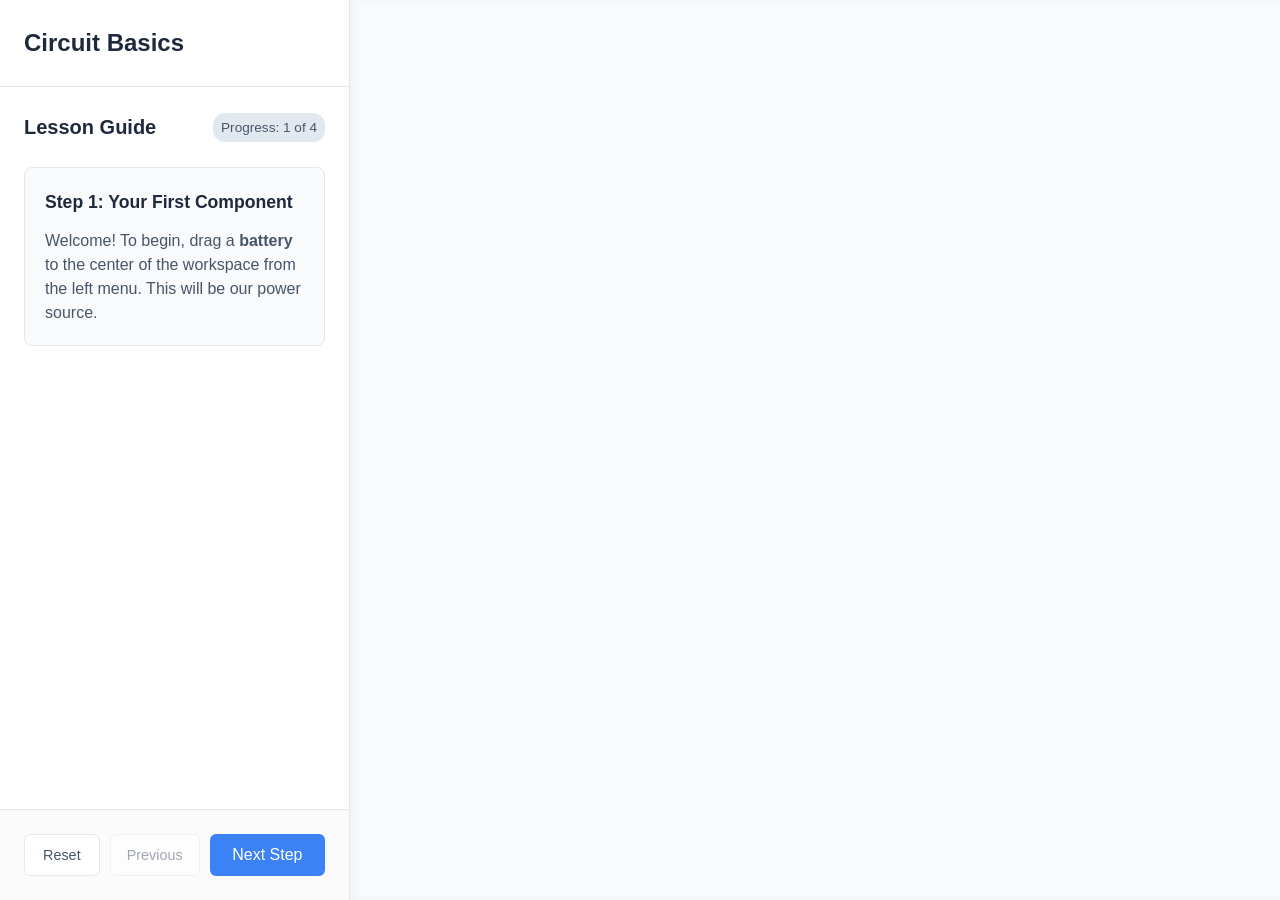
==== index.html @ 0ac315c5 "initial setup for interactive lessons" ====
<!DOCTYPE html>
<html lang="en">
<head>
    <meta charset="UTF-8">
    <meta name="viewport" content="width=device-width, initial-scale=1.0">
    <title>Circuit Construction Lesson</title>
    <!-- We link our external CSS file here so the browser knows how to style our page -->
    <link rel="stylesheet" href="style.css">
</head>
<body>
    <div class="app-container">
        <!-- Sidebar for Lesson Text -->
        <aside class="tutorial-panel">
            <header>
                <h1>Circuit Basics</h1>
            </header>
            
            <main class="lesson-content">
                <div class="lesson-header">
                    <h2>Lesson Guide</h2>
                    <span id="progress-text" class="progress-indicator"></span>
                </div>
                
                <!-- This is the container we'll animate and inject data into using JS -->
                <section class="lesson-step" id="step-container">
                    <h3 id="step-title">Loading...</h3>
                    <p id="step-content">Please wait.</p>
                </section>
            </main>

            <footer>
                <button id="reset-btn" class="secondary-btn">Reset</button>
                <button id="prev-btn" class="secondary-btn" disabled>Previous</button>
                <button id="next-btn" class="primary-btn">Next Step</button>
            </footer>
        </aside>

        <!-- Main Simulation Area -->
        <section class="simulation-container">
            <!-- The iframe embeds another website (the PhET sim) directly into ours -->
            <iframe 
                src="https://phet.colorado.edu/sims/html/circuit-construction-kit-dc/latest/circuit-construction-kit-dc_en.html" 
                title="Circuit Construction Kit DC Simulation"
                allowfullscreen>
            </iframe>
        </section>
    </div>

    <!-- We link our Javascript file at the bottom of the body so it loads after the HTML -->
    <script src="script.js"></script>
</body>
</html>
---- style.css ----
/* style.css */

/* 
  1. Base reset: This removes default margins and padding that browsers add, 
  and ensures borders don't increase the total width/height of our elements.
*/
* {
    margin: 0;
    padding: 0;
    box-sizing: border-box;
}

/* 
  2. Variables: We define some colors and sizes we'll reuse throughout the app.
  This makes it easy to change the "theme" later. 
*/
:root {
    --bg-color: #f8fafc;        /* A very light, cool gray for the background */
    --panel-bg: #ffffff;        /* Pure white for our sidebar */
    --text-primary: #1e293b;    /* Dark gray for text - easier to read than pure black */
    --text-secondary: #475569;
    --accent-color: #3b82f6;    /* A nice blue for buttons and accents */
    --accent-hover: #2563eb;
    --border-color: #e2e8f0;
}

/* 3. Global Typography */
body {
    /* We use a system font stack so it looks good on any device without loading external fonts */
    font-family: -apple-system, BlinkMacSystemFont, "Segoe UI", Roboto, Helvetica, Arial, sans-serif;
    color: var(--text-primary);
    background-color: var(--bg-color);
    line-height: 1.6;
    /* Ensure the body takes up the full height of the screen and hides any overflow */
    height: 100vh;
    overflow: hidden; 
}

/* 
  4. Main Layout 
  We use CSS Grid to easily split the screen into two columns.
*/
.app-container {
    display: grid;
    /* 
      This is the magic: 
      - The first column (sidebar) takes up 350px width.
      - The second column (simulation) takes up 1fr (1 fraction = the rest of the available space).
    */
    grid-template-columns: 350px 1fr;
    height: 100vh;
}

/* 5. Tutorial Panel (Sidebar) */
.tutorial-panel {
    background-color: var(--panel-bg);
    border-right: 1px solid var(--border-color);
    /* Flexbox inside the sidebar so we can stack header, main content, and footer vertically */
    display: flex;
    flex-direction: column;
    height: 100%;
}

.tutorial-panel header {
    padding: 1.5rem;
    border-bottom: 1px solid var(--border-color);
}

.tutorial-panel header h1 {
    font-size: 1.5rem;
    color: var(--text-primary);
}

.lesson-content {
    /* 
      flex-grow: 1 means this middle section will expand to fill all available space, 
      pushing the footer to the bottom.
    */
    flex-grow: 1;
    padding: 1.5rem;
    overflow-y: auto; /* Adds a scrollbar if the lesson text gets too long */
}

.lesson-header {
    display: flex;
    justify-content: space-between;
    align-items: center;
    margin-bottom: 24px;
}

.lesson-header h2 {
    font-size: 1.25rem;
    margin-bottom: 0;
}

.progress-indicator {
    font-size: 0.85rem;
    font-weight: 500;
    color: var(--text-secondary);
    background-color: var(--border-color);
    padding: 4px 8px;
    border-radius: 12px;
}

.lesson-step {
    background-color: var(--bg-color);
    padding: 1.25rem;
    border-radius: 8px; /* Rounded corners */
    border: 1px solid var(--border-color);
    
    /* Animation defaults */
    opacity: 0;
    transform: translateY(10px);
    transition: opacity 0.3s ease, transform 0.3s ease;
}

/* When Javascript adds this class, it gracefully fades into view */
.lesson-step.fade-in {
    opacity: 1;
    transform: translateY(0);
}

.lesson-step h3 {
    font-size: 1.1rem;
    margin-bottom: 0.75rem;
}

.lesson-step p {
    color: var(--text-secondary);
    line-height: 1.5;
}

.tutorial-panel footer {
    padding: 1.5rem;
    border-top: 1px solid var(--border-color);
    background-color: #fbfbfc;
    
    /* Use flexbox to easily align the multiple buttons */
    display: flex;
    gap: 10px;
}

/* 6. Buttons */
.primary-btn {
    flex: 2; /* The primary button gets twice the space of the secondary buttons */
    padding: 0.75rem 1rem;
    background-color: var(--accent-color);
    color: white;
    border: none;
    border-radius: 6px;
    font-size: 1rem;
    font-weight: 500;
    cursor: pointer;
    /* transition makes the hover effect smooth */
    transition: background-color 0.2s ease, transform 0.1s ease; 
}

.primary-btn:hover:not(:disabled) {
    background-color: var(--accent-hover);
}

.primary-btn:active:not(:disabled) {
    transform: scale(0.98);
}

.secondary-btn {
    flex: 1;
    padding: 0.75rem 1rem;
    background-color: var(--panel-bg);
    color: var(--text-secondary);
    border: 1px solid var(--border-color);
    border-radius: 6px;
    font-size: 0.9rem;
    font-weight: 500;
    cursor: pointer;
    transition: all 0.2s ease;
}

.secondary-btn:hover:not(:disabled) {
    background-color: var(--border-color);
    color: var(--text-primary);
}

button:disabled {
    opacity: 0.5;
    cursor: not-allowed;
}

/* 7. Simulation Container */
.simulation-container {
    height: 100%;
    width: 100%;
    /* We add a subtle inner shadow so it looks slightly deeper than the sidebar */
    box-shadow: inset 5px 0 10px rgba(0,0,0,0.03); 
}

/* 
  Make the iframe take up the entire container.
  We remove the default border so it looks seamless.
*/
.simulation-container iframe {
    width: 100%;
    height: 100%;
    border: none;
    display: block; 
}
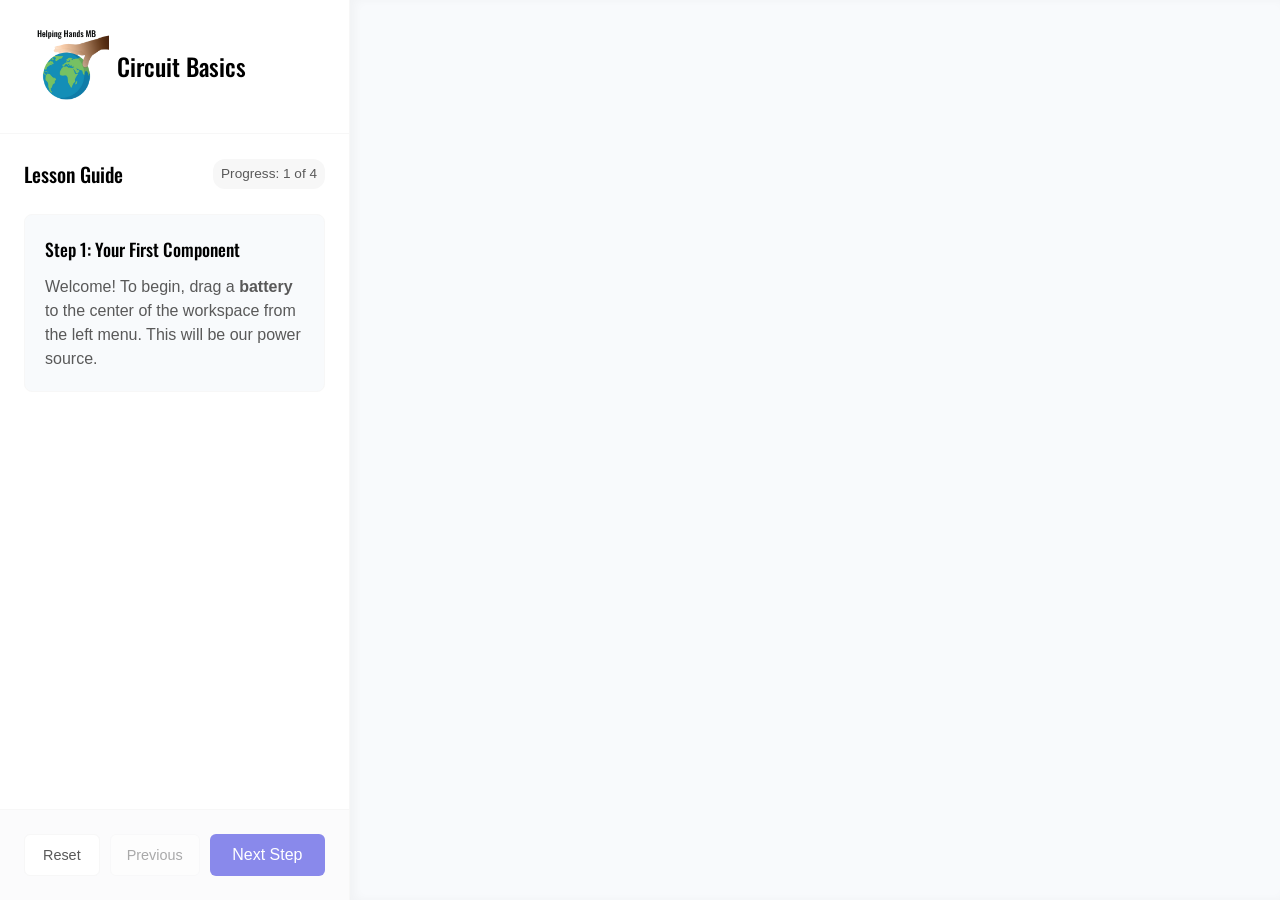
==== commit 6f31ca60: "made some refinements to the tutorial panel" ====
--- a/index.html
+++ b/index.html
@@ -4,6 +4,9 @@
     <meta charset="UTF-8">
     <meta name="viewport" content="width=device-width, initial-scale=1.0">
     <title>Circuit Construction Lesson</title>
+    <link rel="preconnect" href="https://fonts.googleapis.com">
+    <link rel="preconnect" href="https://fonts.gstatic.com" crossorigin>
+    <link href="https://fonts.googleapis.com/css2?family=Oswald:wght@400;500;700&display=swap" rel="stylesheet">
     <!-- We link our external CSS file here so the browser knows how to style our page -->
     <link rel="stylesheet" href="style.css">
 </head>
@@ -12,6 +15,9 @@
         <!-- Sidebar for Lesson Text -->
         <aside class="tutorial-panel">
             <header>
+                <a href="https://helpinghandsmb.org" target="_blank" rel="noopener noreferrer">
+                    <img src="resources/HHMB%20Logo%20Square%20w%20Text%20png.png" alt="HHMB Logo" class="brand-logo">
+                </a>
                 <h1>Circuit Basics</h1>
             </header>
             
@@ -39,7 +45,7 @@
         <section class="simulation-container">
             <!-- The iframe embeds another website (the PhET sim) directly into ours -->
             <iframe 
-                src="https://phet.colorado.edu/sims/html/circuit-construction-kit-dc/latest/circuit-construction-kit-dc_en.html" 
+                src="https://phet.colorado.edu/sims/html/circuit-construction-kit-dc/latest/circuit-construction-kit-dc_en.html?screens=1" 
                 title="Circuit Construction Kit DC Simulation"
                 allowfullscreen>
             </iframe>
--- a/style.css
+++ b/style.css
@@ -17,23 +17,29 @@
 :root {
     --bg-color: #f8fafc;        /* A very light, cool gray for the background */
     --panel-bg: #ffffff;        /* Pure white for our sidebar */
-    --text-primary: #1e293b;    /* Dark gray for text - easier to read than pure black */
-    --text-secondary: #475569;
-    --accent-color: #3b82f6;    /* A nice blue for buttons and accents */
-    --accent-hover: #2563eb;
-    --border-color: #e2e8f0;
+    --text-primary: #000000;    /* Black for text */
+    --text-secondary: #595959;  /* Secondary text / second accent color */
+    --accent-color: #8989eb;    /* Main accent color for buttons and accents */
+    --accent-hover: #7575d6;
+    --border-color: #f7f7f7;    /* Light border color */
 }
 
 /* 3. Global Typography */
 body {
-    /* We use a system font stack so it looks good on any device without loading external fonts */
-    font-family: -apple-system, BlinkMacSystemFont, "Segoe UI", Roboto, Helvetica, Arial, sans-serif;
+    /* Body text updated to Arial or Calibri */
+    font-family: Arial, Calibri, sans-serif;
     color: var(--text-primary);
     background-color: var(--bg-color);
     line-height: 1.6;
     /* Ensure the body takes up the full height of the screen and hides any overflow */
     height: 100vh;
     overflow: hidden; 
+}
+
+/* Add Oswald font for headings */
+h1, h2, h3, h4, h5, h6 {
+    font-family: 'Oswald', sans-serif;
+    font-weight: 500;
 }
 
 /* 
@@ -64,11 +70,27 @@
 .tutorial-panel header {
     padding: 1.5rem;
     border-bottom: 1px solid var(--border-color);
+    display: flex;
+    align-items: center;
+    gap: 8px;
+}
+
+.tutorial-panel header a {
+    display: flex;
+    align-items: center;
+}
+
+.brand-logo {
+    width: 85px;
+    height: auto;
+    object-fit: contain;
 }
 
 .tutorial-panel header h1 {
     font-size: 1.5rem;
     color: var(--text-primary);
+    margin: 0;
+    line-height: 1.1;
 }
 
 .lesson-content {
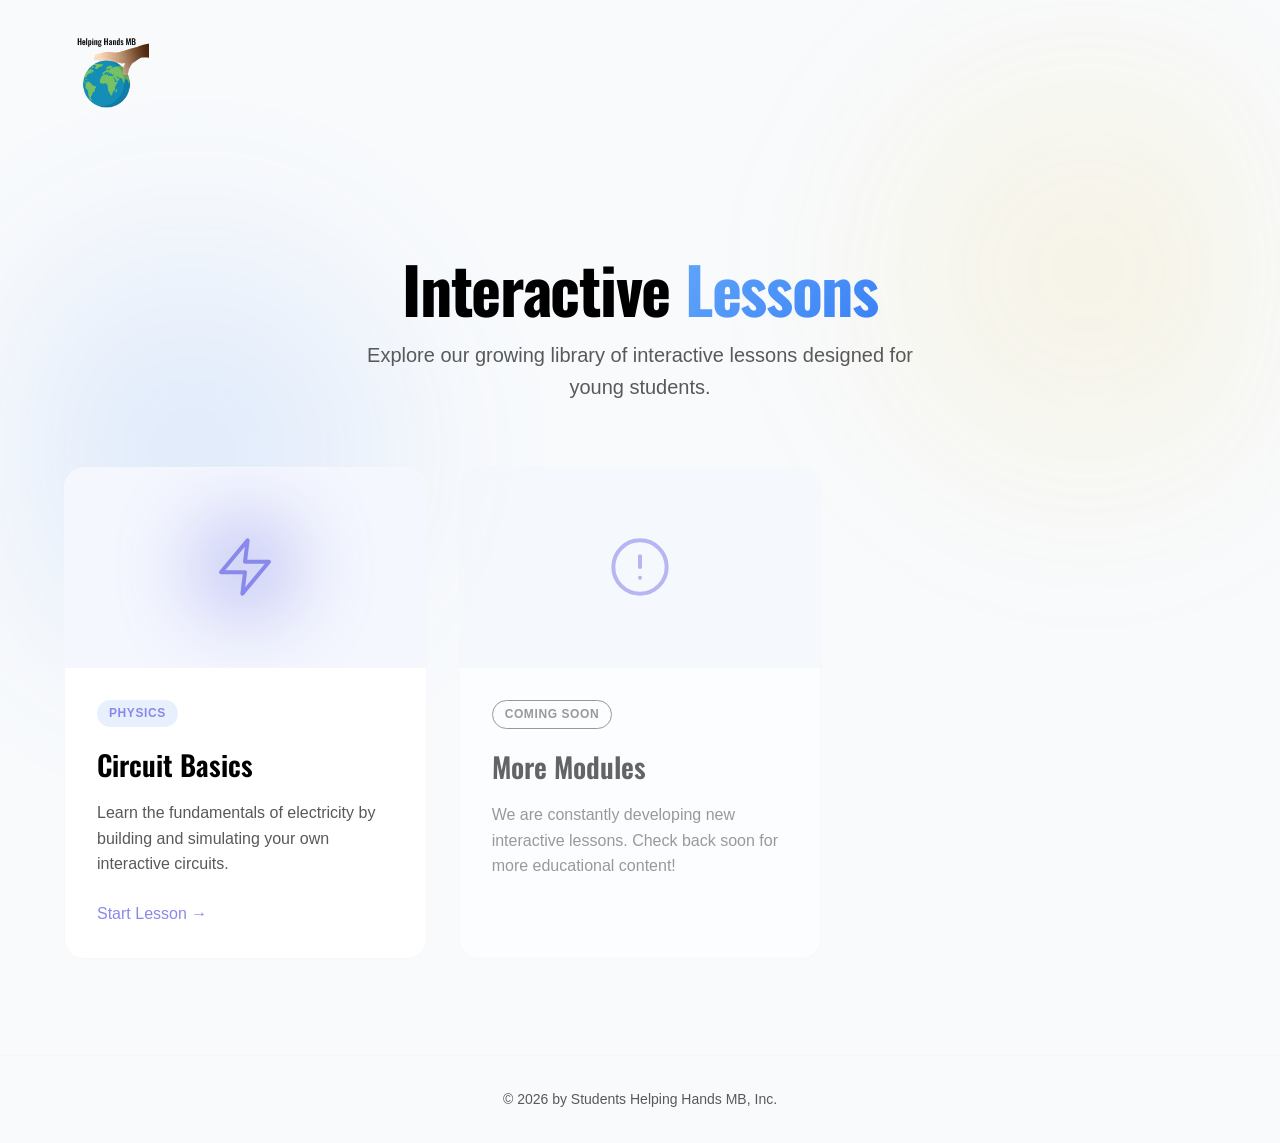
==== commit 01c69fcf: "added a home page to the site to futureproof more lessons" ====
--- a/index.html
+++ b/index.html
@@ -1,58 +1,77 @@
 <!DOCTYPE html>
 <html lang="en">
+
 <head>
     <meta charset="UTF-8">
     <meta name="viewport" content="width=device-width, initial-scale=1.0">
-    <title>Circuit Construction Lesson</title>
+    <title>Lessons Portal | Helping Hands Medical Brigades</title>
+    <meta name="description" content="Interactive learning lessons and modules by Helping Hands Medical Brigades.">
     <link rel="preconnect" href="https://fonts.googleapis.com">
     <link rel="preconnect" href="https://fonts.gstatic.com" crossorigin>
-    <link href="https://fonts.googleapis.com/css2?family=Oswald:wght@400;500;700&display=swap" rel="stylesheet">
-    <!-- We link our external CSS file here so the browser knows how to style our page -->
-    <link rel="stylesheet" href="style.css">
+    <link
+        href="https://fonts.googleapis.com/css2?family=Oswald:wght@300;400;600;800&family=Inter:wght@400;500&display=swap"
+        rel="stylesheet">
+    <link rel="stylesheet" href="styles.css">
 </head>
+
 <body>
-    <div class="app-container">
-        <!-- Sidebar for Lesson Text -->
-        <aside class="tutorial-panel">
-            <header>
-                <a href="https://helpinghandsmb.org" target="_blank" rel="noopener noreferrer">
-                    <img src="resources/HHMB%20Logo%20Square%20w%20Text%20png.png" alt="HHMB Logo" class="brand-logo">
-                </a>
-                <h1>Circuit Basics</h1>
-            </header>
-            
-            <main class="lesson-content">
-                <div class="lesson-header">
-                    <h2>Lesson Guide</h2>
-                    <span id="progress-text" class="progress-indicator"></span>
+    <div class="background-effect"></div>
+
+    <header class="main-header">
+        <div class="container">
+            <img src="resources/HHMB%20Logo%20Square%20w%20Text%20png.png" alt="HHMB Logo" class="brand-logo">
+        </div>
+    </header>
+
+    <main class="container">
+        <section class="hero">
+            <h1>Interactive <span>Lessons</span></h1>
+            <p>Explore our growing library of interactive lessons designed for young students.</p>
+        </section>
+
+        <section class="lessons-grid">
+            <a href="/electricity/" class="lesson-card">
+                <div class="card-visual electricity-visual">
+                    <div class="glow-orb"></div>
+                    <svg viewBox="0 0 24 24" fill="none" stroke="currentColor" stroke-width="1.5" stroke-linecap="round"
+                        stroke-linejoin="round">
+                        <path d="M13 2L3 14h9l-1 8 10-12h-9l1-8z"></path>
+                    </svg>
                 </div>
-                
-                <!-- This is the container we'll animate and inject data into using JS -->
-                <section class="lesson-step" id="step-container">
-                    <h3 id="step-title">Loading...</h3>
-                    <p id="step-content">Please wait.</p>
-                </section>
-            </main>
+                <div class="card-content">
+                    <span class="badge">Physics</span>
+                    <h2>Circuit Basics</h2>
+                    <p>Learn the fundamentals of electricity by building and simulating your own interactive circuits.
+                    </p>
+                    <span class="action-link">Start Lesson &rarr;</span>
+                </div>
+            </a>
 
-            <footer>
-                <button id="reset-btn" class="secondary-btn">Reset</button>
-                <button id="prev-btn" class="secondary-btn" disabled>Previous</button>
-                <button id="next-btn" class="primary-btn">Next Step</button>
-            </footer>
-        </aside>
+            <!-- Future lessons can be added here -->
+            <div class="lesson-card coming-soon">
+                <div class="card-visual">
+                    <svg viewBox="0 0 24 24" fill="none" stroke="currentColor" stroke-width="1.5" stroke-linecap="round"
+                        stroke-linejoin="round">
+                        <circle cx="12" cy="12" r="10"></circle>
+                        <line x1="12" y1="8" x2="12" y2="12"></line>
+                        <line x1="12" y1="16" x2="12.01" y2="16"></line>
+                    </svg>
+                </div>
+                <div class="card-content">
+                    <span class="badge badge-outline">Coming Soon</span>
+                    <h2>More Modules</h2>
+                    <p>We are constantly developing new interactive lessons. Check back soon for more educational
+                        content!</p>
+                </div>
+            </div>
+        </section>
+    </main>
 
-        <!-- Main Simulation Area -->
-        <section class="simulation-container">
-            <!-- The iframe embeds another website (the PhET sim) directly into ours -->
-            <iframe 
-                src="https://phet.colorado.edu/sims/html/circuit-construction-kit-dc/latest/circuit-construction-kit-dc_en.html?screens=1" 
-                title="Circuit Construction Kit DC Simulation"
-                allowfullscreen>
-            </iframe>
-        </section>
-    </div>
+    <footer>
+        <div class="container">
+            <p>&copy; 2026 by Students Helping Hands MB, Inc.</p>
+        </div>
+    </footer>
+</body>
 
-    <!-- We link our Javascript file at the bottom of the body so it loads after the HTML -->
-    <script src="script.js"></script>
-</body>
-</html>
+</html>
--- a/styles.css
+++ b/styles.css
@@ -0,0 +1,257 @@
+:root {
+    --bg-color: #f8fafc;
+    --bg-surface: #ffffff;
+    --bg-surface-hover: #f7f7f7;
+    --text-primary: #000000;
+    --text-secondary: #595959;
+    --accent-primary: #8989eb;
+    --accent-color: #8989eb;
+    --accent-hover: #7575d6;
+    --accent-glow: rgba(137, 137, 235, 0.2);
+    --accent-electricity: #8989eb;
+    --border-color: #f7f7f7;
+    --font-heading: 'Oswald', sans-serif;
+    --font-body: Arial, Calibri, sans-serif;
+}
+
+* {
+    margin: 0;
+    padding: 0;
+    box-sizing: border-box;
+}
+
+body {
+    font-family: var(--font-body);
+    background-color: var(--bg-color);
+    color: var(--text-primary);
+    line-height: 1.6;
+    min-height: 100vh;
+    display: flex;
+    flex-direction: column;
+    position: relative;
+    overflow-x: hidden;
+}
+
+/* Dynamic Background Effect */
+.background-effect {
+    position: fixed;
+    top: 0;
+    left: 0;
+    width: 100vw;
+    height: 100vh;
+    z-index: -1;
+    background:
+        radial-gradient(circle at 15% 50%, rgba(59, 130, 246, 0.15), transparent 25%),
+        radial-gradient(circle at 85% 30%, rgba(234, 179, 8, 0.1), transparent 25%);
+    filter: blur(60px);
+    animation: pulse 15s ease-in-out infinite alternate;
+}
+
+@keyframes pulse {
+    0% {
+        transform: scale(1);
+        opacity: 0.8;
+    }
+
+    100% {
+        transform: scale(1.1);
+        opacity: 1;
+    }
+}
+
+.container {
+    width: 90%;
+    max-width: 1200px;
+    margin: 0 auto;
+}
+
+/* Header */
+.main-header {
+    padding: 2rem 0;
+}
+
+.brand-logo {
+    width: 85px;
+    height: auto;
+    object-fit: contain;
+}
+
+/* Hero Section */
+.hero {
+    margin: 6rem 0 4rem;
+    text-align: center;
+}
+
+.hero h1 {
+    font-family: var(--font-heading);
+    font-size: 4rem;
+    font-weight: 800;
+    letter-spacing: -0.02em;
+    margin-bottom: 1rem;
+    line-height: 1.1;
+}
+
+.hero h1 span {
+    background: linear-gradient(135deg, #60a5fa, #3b82f6);
+    -webkit-background-clip: text;
+    -webkit-text-fill-color: transparent;
+    display: inline-block;
+}
+
+.hero p {
+    font-size: 1.25rem;
+    color: var(--text-secondary);
+    max-width: 600px;
+    margin: 0 auto;
+}
+
+/* Lessons Grid */
+.lessons-grid {
+    display: grid;
+    grid-template-columns: repeat(auto-fill, minmax(350px, 1fr));
+    gap: 2rem;
+    padding-bottom: 6rem;
+}
+
+.lesson-card {
+    background: var(--bg-surface);
+    border: 1px solid var(--border-color);
+    border-radius: 20px;
+    overflow: hidden;
+    text-decoration: none;
+    color: inherit;
+    transition: all 0.4s cubic-bezier(0.175, 0.885, 0.32, 1.275);
+    display: flex;
+    flex-direction: column;
+    backdrop-filter: blur(10px);
+    -webkit-backdrop-filter: blur(10px);
+}
+
+.lesson-card:hover:not(.coming-soon) {
+    transform: translateY(-10px);
+    background: var(--bg-surface-hover);
+    border-color: var(--accent-primary);
+    box-shadow: 0 20px 40px rgba(0, 0, 0, 0.1), 0 0 20px var(--accent-glow);
+}
+
+.card-visual {
+    height: 200px;
+    display: flex;
+    align-items: center;
+    justify-content: center;
+    position: relative;
+    overflow: hidden;
+    background: rgba(37, 99, 235, 0.05);
+    border-bottom: 1px solid var(--border-color);
+}
+
+.card-visual svg {
+    width: 64px;
+    height: 64px;
+    color: var(--accent-primary);
+    z-index: 2;
+    transition: transform 0.5s ease;
+}
+
+.lesson-card:hover .card-visual svg {
+    transform: scale(1.1);
+}
+
+.electricity-visual .glow-orb {
+    position: absolute;
+    width: 100px;
+    height: 100px;
+    background: var(--accent-electricity);
+    border-radius: 50%;
+    filter: blur(40px);
+    opacity: 0.5;
+    transition: all 0.5s ease;
+}
+
+.lesson-card:hover .electricity-visual .glow-orb {
+    opacity: 0.8;
+    transform: scale(1.5);
+}
+
+.card-content {
+    padding: 2rem;
+    flex: 1;
+    display: flex;
+    flex-direction: column;
+}
+
+.badge {
+    align-self: flex-start;
+    padding: 0.25rem 0.75rem;
+    background: rgba(37, 99, 235, 0.1);
+    color: var(--accent-primary);
+    border-radius: 100px;
+    font-size: 0.75rem;
+    font-weight: 700;
+    text-transform: uppercase;
+    letter-spacing: 0.05em;
+    margin-bottom: 1rem;
+}
+
+.badge-outline {
+    background: transparent;
+    border: 1px solid var(--text-secondary);
+    color: var(--text-secondary);
+}
+
+.card-content h2 {
+    font-family: var(--font-heading);
+    font-size: 1.75rem;
+    margin-bottom: 0.75rem;
+    font-weight: 600;
+}
+
+.card-content p {
+    color: var(--text-secondary);
+    font-size: 1rem;
+    margin-bottom: 1.5rem;
+    flex: 1;
+}
+
+.action-link {
+    color: var(--accent-primary);
+    font-weight: 500;
+    display: inline-flex;
+    align-items: center;
+    gap: 0.5rem;
+    transition: gap 0.3s ease;
+}
+
+.lesson-card:hover .action-link {
+    gap: 0.75rem;
+}
+
+.coming-soon {
+    opacity: 0.6;
+    cursor: not-allowed;
+}
+
+/* Footer */
+footer {
+    margin-top: auto;
+    padding: 2rem 0;
+    text-align: center;
+    color: var(--text-secondary);
+    font-size: 0.875rem;
+    border-top: 1px solid var(--border-color);
+}
+
+/* Responsive */
+@media (max-width: 768px) {
+    .hero {
+        margin: 4rem 0 2rem;
+    }
+
+    .hero h1 {
+        font-size: 3rem;
+    }
+
+    .lessons-grid {
+        grid-template-columns: 1fr;
+    }
+}
